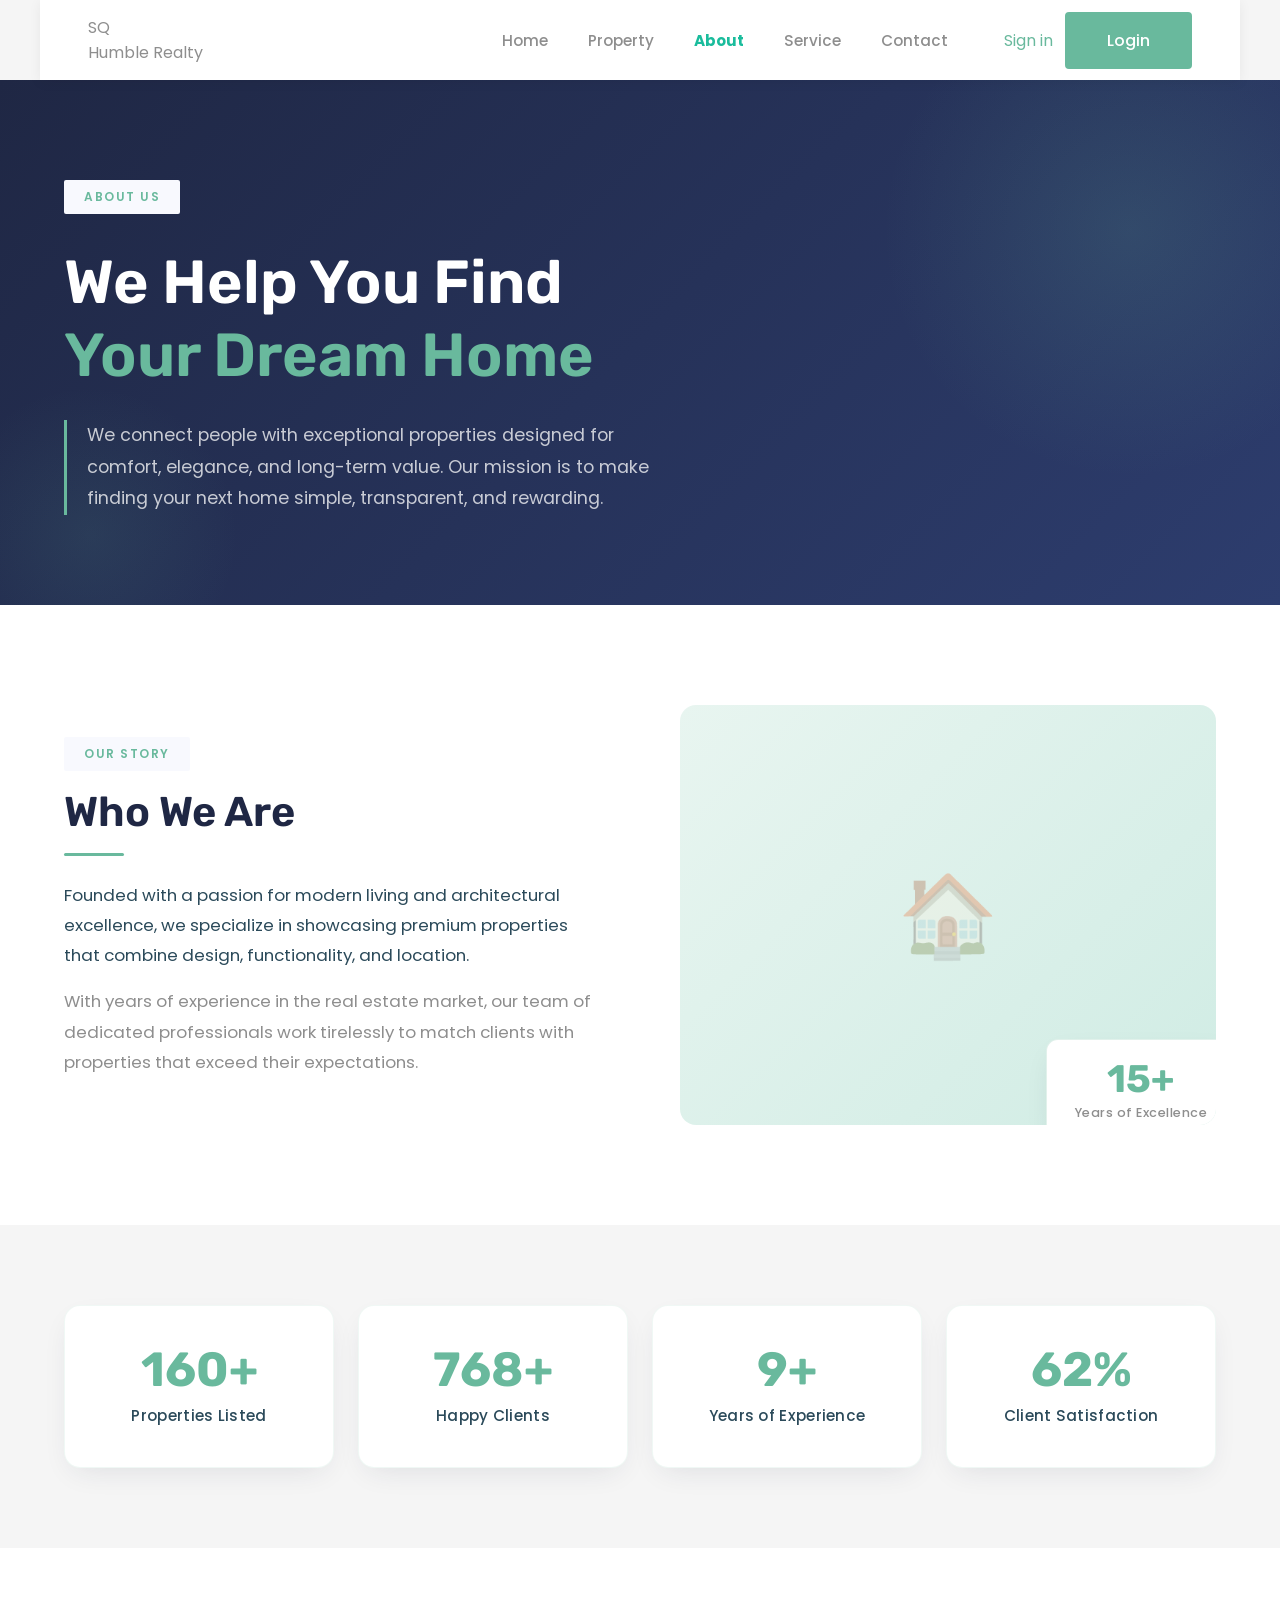
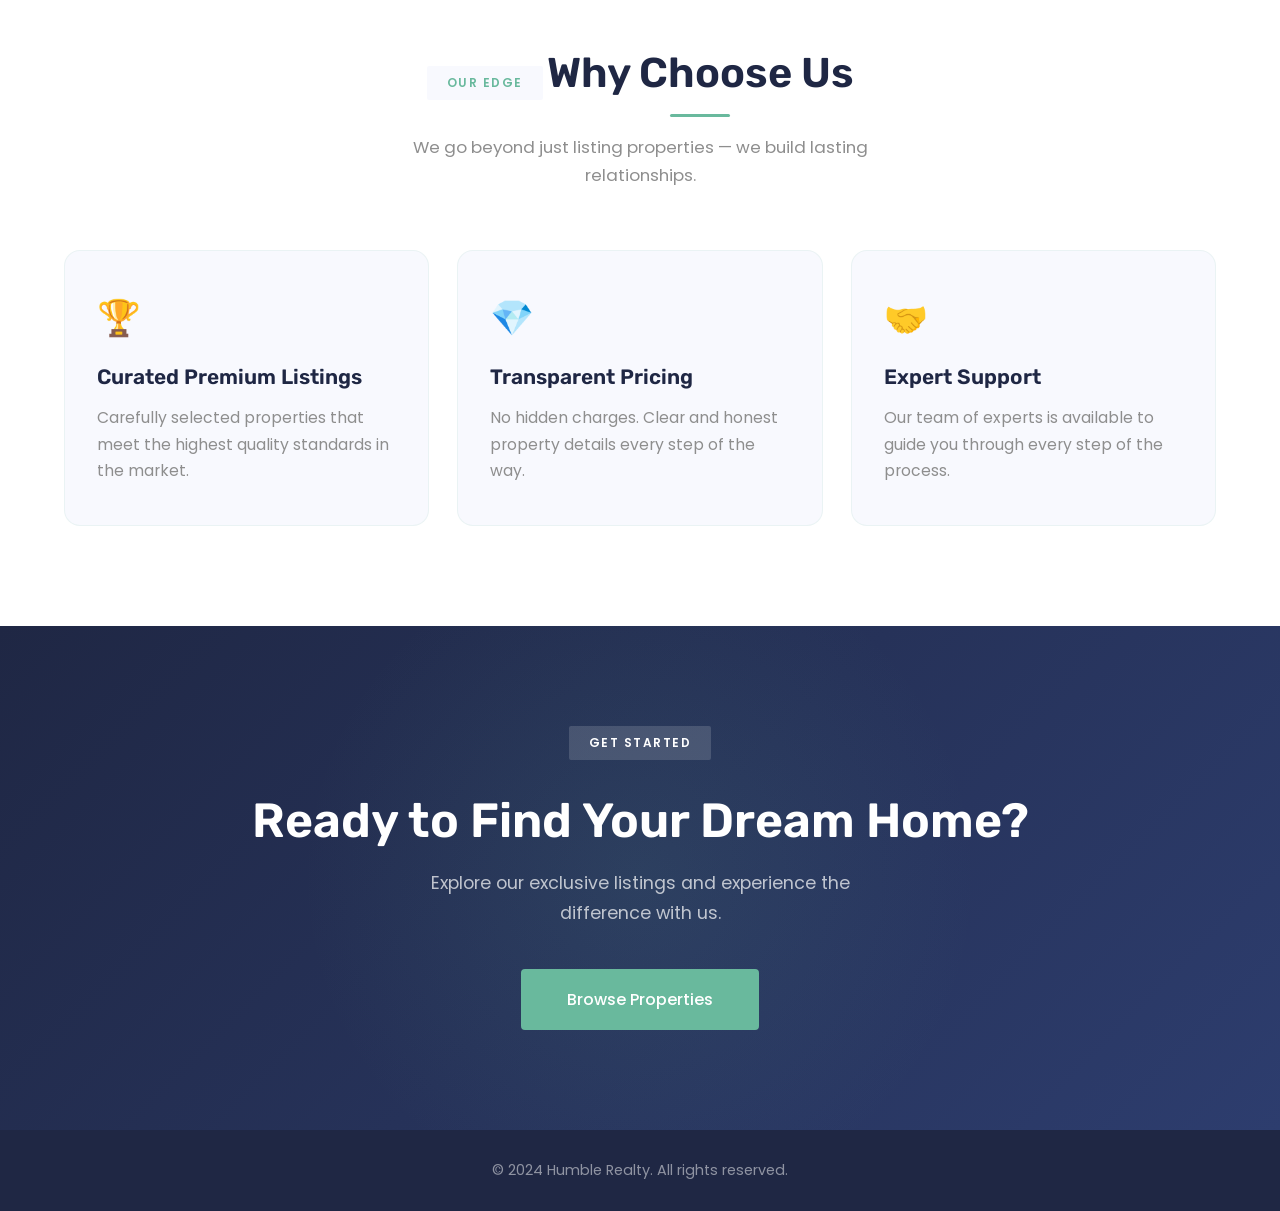
==== about_index.html @ af606121 "+" ====
<!DOCTYPE html> 
<html lang="en">
<head>
    <meta charset="UTF-8">
    <meta name="viewport" content="width=device-width, initial-scale=1.0">
    <title>About Us | Real Estate</title>
    <script src="about_script.js" defer></script>
    <link rel="preconnect" href="https://fonts.googleapis.com">
    <link rel="preconnect" href="https://fonts.gstatic.com" crossorigin>
    <link href="https://fonts.googleapis.com/css2?family=Poppins:wght@300;400;500;600;700;800&family=Rubik:wght@600&display=swap" rel="stylesheet">    
    <link rel="stylesheet" href="./style/about_style.css">
</head>
<body>
    <header class="header-section wrapper">
        <nav class="navbar">
    <div class="nav-brand">
        <div class="nav-logo">SQ</div>
        <span class="nav-site-name">Humble Realty</span>
    </div>
    <div class="links">
        <a href="index.html">Home</a>
        <a href="property_index.html">Property</a>
        <a href="about_index.html">About</a>
        <a href="services_index.html">Service</a>
        <a href="contact_index.html">Contact</a>
        <div class="navbar-buttons">
            <button class="button-without-bg">Sign in</button>
            <button class="button-with-bg">Login</button>
        </div>
    </div>
</nav>
    </header>
    <main>
        <section class="about hero">
            <div class="wrapper">
                <span class="square-tag">About Us</span>
                <h1>We Help You Find <br><span class="accent">Your Dream Home</span></h1>
                <p>We connect people with exceptional properties designed for comfort, elegance, and long-term value. Our mission is to make finding your next home simple, transparent, and rewarding.</p>
            </div>
        </section>

        <section class="about-section">
            <div class="wrapper">
                <div class="about-section-inner">
                    <div class="about-text">
                        <span class="square-tag">Our Story</span>
                        <h2>Who We Are</h2>
                        <p>Founded with a passion for modern living and architectural excellence, we specialize in showcasing premium properties that combine design, functionality, and location.</p>
                        <p class="about-extra">With years of experience in the real estate market, our team of dedicated professionals work tirelessly to match clients with properties that exceed their expectations.</p>
                    </div>
                    <div class="about-image-block">
                        <div class="image-placeholder">
                            <div class="floating-badge">
                                <span class="badge-number">15+</span>
                                <span class="badge-text">Years of Excellence</span>
                            </div>
                        </div>
                    </div>
                </div>
            </div>
        </section>

        <section class="about-stats">
            <div class="wrapper">
                <div class="stats-grid">
                    <div class="stat-box">
                        <h3>250+</h3>
                        <p>Properties Listed</p>
                    </div>
                    <div class="stat-box">
                        <h3>1,200+</h3>
                        <p>Happy Clients</p>
                    </div>
                    <div class="stat-box">
                        <h3>15+</h3>
                        <p>Years of Experience</p>
                    </div>
                    <div class="stat-box">
                        <h3>98%</h3>
                        <p>Client Satisfaction</p>
                    </div>
                </div>
            </div>
        </section>

        <section class="about-features">
            <div class="wrapper">
                <div class="section-header">
                    <span class="square-tag">Our Edge</span>
                    <h2>Why Choose Us</h2>
                    <p class="section-subtitle">We go beyond just listing properties — we build lasting relationships.</p>
                </div>
                <div class="feature-grid">
                    <div class="feature-box">
                        <div class="feature-icon">🏆</div>
                        <h3>Curated Premium Listings</h3>
                        <p>Carefully selected properties that meet the highest quality standards in the market.</p>
                    </div>
                    <div class="feature-box">
                        <div class="feature-icon">💎</div>
                        <h3>Transparent Pricing</h3>
                        <p>No hidden charges. Clear and honest property details every step of the way.</p>
                    </div>
                    <div class="feature-box">
                        <div class="feature-icon">🤝</div>
                        <h3>Expert Support</h3>
                        <p>Our team of experts is available to guide you through every step of the process.</p>
                    </div>
                </div>
            </div>
        </section>

        <section class="about-cta">
            <div class="wrapper">
                <span class="square-tag light">Get Started</span>
                <h2>Ready to Find Your Dream Home?</h2>
                <p>Explore our exclusive listings and experience the difference with us.</p>
                <a href="property_index.html" class="button-with-bg">Browse Properties</a>
            </div>
        </section>
    </main>

    <footer class="footer-section">
        <div class="wrapper">
            <p>© 2024 Humble Realty. All rights reserved.</p>
        </div>
    </footer>

</body>
</html>
---- style/about_style.css ----
:root {
    --primary-font-family: 'Poppins', sans-serif;
    --title-font-family: 'Rubik', sans-serif;
    --primary-accent: #69B99D;
    --primary-accent-dark: #4a9e82;
    --primary-bg: #F5F5F5;
    --light-bg: #F8F9FE;
    --text-light: #8E8E8E;
    --text-dark: #1F2744;
    --text-mid: #2b4a5a;
    --bg-white: #fff;
    --card-shadow: 0 10px 30px -10px rgba(31, 39, 68, 0.12);
    --card-shadow-hover: 0 20px 40px -10px rgba(31, 39, 68, 0.2);
    --spacing-sm: 8px;
    --spacing-md: 16px;
    --spacing-lg: 32px;
    --spacing-xl: 64px;
}

* {
    margin: 0;
    padding: 0;
    box-sizing: border-box;
}

body {
    font-family: var(--primary-font-family);
    color: var(--text-light);
    background-color: var(--primary-bg);
    overflow-x: hidden;
}

.wrapper {
    width: 100%;
    max-width: 1200px;
    margin: 0 auto;
    padding: 0 24px;
}

/* ── Buttons ── */
.button-with-bg {
    display: inline-block;
    padding: 14px 40px;
    background-color: var(--primary-accent);
    color: var(--bg-white);
    border: 2px solid var(--primary-accent);
    text-decoration: none;
    font-family: var(--primary-font-family);
    font-size: 1rem;
    font-weight: 500;
    cursor: pointer;
    border-radius: 4px;
    transition: all 0.3s ease;
}

.button-with-bg:hover {
    background-color: transparent;
    color: var(--primary-accent);
}

.button-without-bg {
    border: none;
    background-color: transparent;
    color: var(--primary-accent);
    font-size: 1rem;
    font-family: var(--primary-font-family);
    cursor: pointer;
    transition: transform 0.3s ease;
}

.button-without-bg:hover {
    transform: scale(1.05);
}

/* ── Square Tag ── */
.square-tag {
    display: inline-block;
    padding: 8px 20px;
    background-color: var(--light-bg);
    font-size: 0.75rem;
    color: var(--primary-accent);
    text-transform: uppercase;
    letter-spacing: 1.5px;
    font-weight: 600;
    border-radius: 2px;
    margin-bottom: var(--spacing-md);
}

.square-tag.light {
    background-color: rgba(255,255,255,0.15);
    color: #fff;
}

/* ── Navbar ── */
.header-section {
    background-color: var(--bg-white);
    box-shadow: 0 2px 12px rgba(0,0,0,0.06);
    position: sticky;
    top: 0;
    z-index: 100;
}

.navbar {
    width: 100%;
    max-width: 1200px;
    margin: 0 auto;
    padding: 0 24px;
    height: 80px;
    display: flex;
    justify-content: space-between;
    align-items: center;
}

.navbar img {
    height: 40px;
}

.navbar .links {
    display: flex;
    align-items: center;
    gap: 8px;
}

.navbar a {
    padding: 8px 16px;
    text-decoration: none;
    color: var(--text-light);
    font-size: 0.95rem;
    font-weight: 500;
    transition: color 0.3s ease;
}

.navbar a:hover {
    color: var(--primary-accent);
}

.navbar-buttons {
    display: flex;
    align-items: center;
    gap: 12px;
    margin-left: var(--spacing-lg);
}

/* ── Hero ── */
.about.hero {
    background: linear-gradient(135deg, #1F2744 0%, #2d3d6e 100%);
    padding: 100px 0 90px;
    position: relative;
    overflow: hidden;
}

.about.hero::before {
    content: '';
    position: absolute;
    top: -100px;
    right: -100px;
    width: 500px;
    height: 500px;
    border-radius: 50%;
    background: radial-gradient(circle, rgba(105,185,157,0.15) 0%, transparent 70%);
}

.about.hero::after {
    content: '';
    position: absolute;
    bottom: -80px;
    left: -60px;
    width: 300px;
    height: 300px;
    border-radius: 50%;
    background: radial-gradient(circle, rgba(105,185,157,0.1) 0%, transparent 70%);
}

.about.hero .wrapper {
    position: relative;
    z-index: 2;
}

.about.hero h1 {
    font-family: var(--title-font-family);
    font-size: 3.8rem;
    font-weight: 600;
    line-height: 1.2;
    color: #ffffff;
    margin: 16px 0 28px;
    max-width: 700px;
}

.about.hero h1 .accent {
    color: var(--primary-accent);
}

.about.hero p {
    font-size: 1.1rem;
    line-height: 1.8;
    color: rgba(255,255,255,0.75);
    max-width: 620px;
    border-left: 3px solid var(--primary-accent);
    padding-left: 20px;
}

/* ── About Section ── */
.about-section {
    padding: 100px 0;
    background: var(--bg-white);
}

.about-section-inner {
    display: grid;
    grid-template-columns: 1fr 1fr;
    gap: 80px;
    align-items: center;
}

.about-text .square-tag {
    margin-bottom: 16px;
}

.about-text h2 {
    font-family: var(--title-font-family);
    font-size: 2.6rem;
    font-weight: 600;
    color: var(--text-dark);
    margin-bottom: 24px;
    position: relative;
    padding-bottom: 20px;
}

.about-text h2::after {
    content: '';
    position: absolute;
    bottom: 0;
    left: 0;
    width: 60px;
    height: 3px;
    background: var(--primary-accent);
    border-radius: 2px;
}

.about-text p {
    font-size: 1.05rem;
    line-height: 1.8;
    color: var(--text-mid);
    margin-bottom: 16px;
}

.about-extra {
    color: var(--text-light) !important;
}

.about-image-block {
    position: relative;
}

.image-placeholder {
    width: 100%;
    height: 420px;
    background: linear-gradient(135deg, #e8f5f0 0%, #d0ece4 100%);
    border-radius: 16px;
    position: relative;
    overflow: hidden;
}

.image-placeholder::before {
    content: '🏠';
    position: absolute;
    top: 50%;
    left: 50%;
    transform: translate(-50%, -50%);
    font-size: 80px;
    opacity: 0.3;
}

.floating-badge {
    position: absolute;
    bottom: -20px;
    right: -20px;
    background: var(--bg-white);
    border-radius: 12px;
    padding: 20px 28px;
    box-shadow: var(--card-shadow);
    text-align: center;
    border: 1px solid rgba(105,185,157,0.2);
}

.badge-number {
    display: block;
    font-family: var(--title-font-family);
    font-size: 2.4rem;
    font-weight: 700;
    color: var(--primary-accent);
    line-height: 1;
}

.badge-text {
    font-size: 0.8rem;
    color: var(--text-light);
    font-weight: 500;
    letter-spacing: 0.5px;
}

/* ── Stats ── */
.about-stats {
    padding: 80px 0;
    background: var(--primary-bg);
}

.stats-grid {
    display: grid;
    grid-template-columns: repeat(4, 1fr);
    gap: 24px;
}

.stat-box {
    background: var(--bg-white);
    border-radius: 16px;
    padding: 40px 24px;
    text-align: center;
    box-shadow: var(--card-shadow);
    border: 1px solid rgba(105,185,157,0.1);
    transition: transform 0.3s ease, box-shadow 0.3s ease;
}

.stat-box:hover {
    transform: translateY(-6px);
    box-shadow: var(--card-shadow-hover);
}

.stat-box h3 {
    font-family: var(--title-font-family);
    font-size: 3rem;
    font-weight: 700;
    color: var(--primary-accent);
    margin-bottom: 10px;
    line-height: 1;
}

.stat-box p {
    font-size: 0.95rem;
    color: var(--text-mid);
    font-weight: 500;
    letter-spacing: 0.3px;
}

/* ── Features ── */
.about-features {
    padding: 100px 0;
    background: var(--bg-white);
}

.section-header {
    text-align: center;
    margin-bottom: 60px;
}

.section-header h2 {
    font-family: var(--title-font-family);
    font-size: 2.6rem;
    font-weight: 600;
    color: var(--text-dark);
    margin-bottom: 16px;
    position: relative;
    display: inline-block;
    padding-bottom: 20px;
}

.section-header h2::after {
    content: '';
    position: absolute;
    bottom: 0;
    left: 50%;
    transform: translateX(-50%);
    width: 60px;
    height: 3px;
    background: var(--primary-accent);
    border-radius: 2px;
}

.section-subtitle {
    font-size: 1.05rem;
    color: var(--text-light);
    max-width: 500px;
    margin: 0 auto;
    line-height: 1.7;
}

.feature-grid {
    display: grid;
    grid-template-columns: repeat(3, 1fr);
    gap: 28px;
}

.feature-box {
    background: var(--light-bg);
    border-radius: 16px;
    padding: 40px 32px;
    border: 1px solid rgba(105,185,157,0.1);
    transition: all 0.3s ease;
    position: relative;
    overflow: hidden;
}

.feature-box::before {
    content: '';
    position: absolute;
    top: 0;
    left: 0;
    right: 0;
    height: 3px;
    background: var(--primary-accent);
    transform: scaleX(0);
    transition: transform 0.3s ease;
}

.feature-box:hover {
    transform: translateY(-8px);
    box-shadow: var(--card-shadow-hover);
    background: var(--bg-white);
}

.feature-box:hover::before {
    transform: scaleX(1);
}

.feature-icon {
    font-size: 2.2rem;
    margin-bottom: 20px;
    display: block;
}

.feature-box h3 {
    font-family: var(--title-font-family);
    font-size: 1.3rem;
    font-weight: 600;
    color: var(--text-dark);
    margin-bottom: 14px;
    line-height: 1.3;
}

.feature-box p {
    font-size: 0.98rem;
    color: var(--text-light);
    line-height: 1.7;
}

/* ── CTA ── */
.about-cta {
    padding: 100px 0;
    background: linear-gradient(135deg, #1F2744 0%, #2d3d6e 100%);
    text-align: center;
    position: relative;
    overflow: hidden;
}

.about-cta::before {
    content: '';
    position: absolute;
    top: 50%;
    left: 50%;
    transform: translate(-50%, -50%);
    width: 800px;
    height: 800px;
    border-radius: 50%;
    background: radial-gradient(circle, rgba(105,185,157,0.1) 0%, transparent 60%);
}

.about-cta .wrapper {
    position: relative;
    z-index: 2;
}

.about-cta h2 {
    font-family: var(--title-font-family);
    font-size: 3rem;
    font-weight: 600;
    color: #ffffff;
    margin: 16px 0 20px;
}

.about-cta p {
    font-size: 1.1rem;
    color: rgba(255,255,255,0.7);
    max-width: 500px;
    margin: 0 auto 40px;
    line-height: 1.7;
}

.about-cta .button-with-bg {
    background: var(--primary-accent);
    border-color: var(--primary-accent);
    color: #fff;
    font-size: 1rem;
    padding: 16px 44px;
    border-radius: 4px;
}

.about-cta .button-with-bg:hover {
    background: transparent;
    color: var(--primary-accent);
}

/* ── Footer ── */
.footer-section {
    background: var(--text-dark);
    padding: 30px 0;
    text-align: center;
    color: rgba(255,255,255,0.5);
    font-size: 0.9rem;
}

/* ── Responsive ── */
@media (max-width: 968px) {
    .about.hero h1 { font-size: 2.8rem; }
    .about-section-inner { grid-template-columns: 1fr; gap: 40px; }
    .stats-grid { grid-template-columns: repeat(2, 1fr); }
    .feature-grid { grid-template-columns: repeat(2, 1fr); }
}

@media (max-width: 768px) {
    .about.hero { padding: 70px 0; }
    .about.hero h1 { font-size: 2.2rem; }
    .about-section, .about-features, .about-stats, .about-cta { padding: 70px 0; }
    .feature-grid { grid-template-columns: 1fr; }
    .stats-grid { grid-template-columns: repeat(2, 1fr); gap: 16px; }
    .about-cta h2 { font-size: 2.2rem; }
    .navbar .links a { display: none; }
}

@media (max-width: 480px) {
    .stats-grid { grid-template-columns: 1fr 1fr; }
    .about.hero h1 { font-size: 1.9rem; }
}

.brand {
    display: flex;
    align-items: center;
    gap: 10px;
}

.logo-icon {
    width: 44px;
    height: 44px;
    background: #69B99D;
    border-radius: 50%;
    display: flex;
    align-items: center;
    justify-content: center;
    color: #fff;
    font-family: 'Rubik', sans-serif;
    font-size: 1rem;
    font-weight: 700;
}

.logo-name {
    font-family: 'Rubik', sans-serif;
    font-size: 1.4rem;
    font-weight: 700;
    color: #1F2744;
}
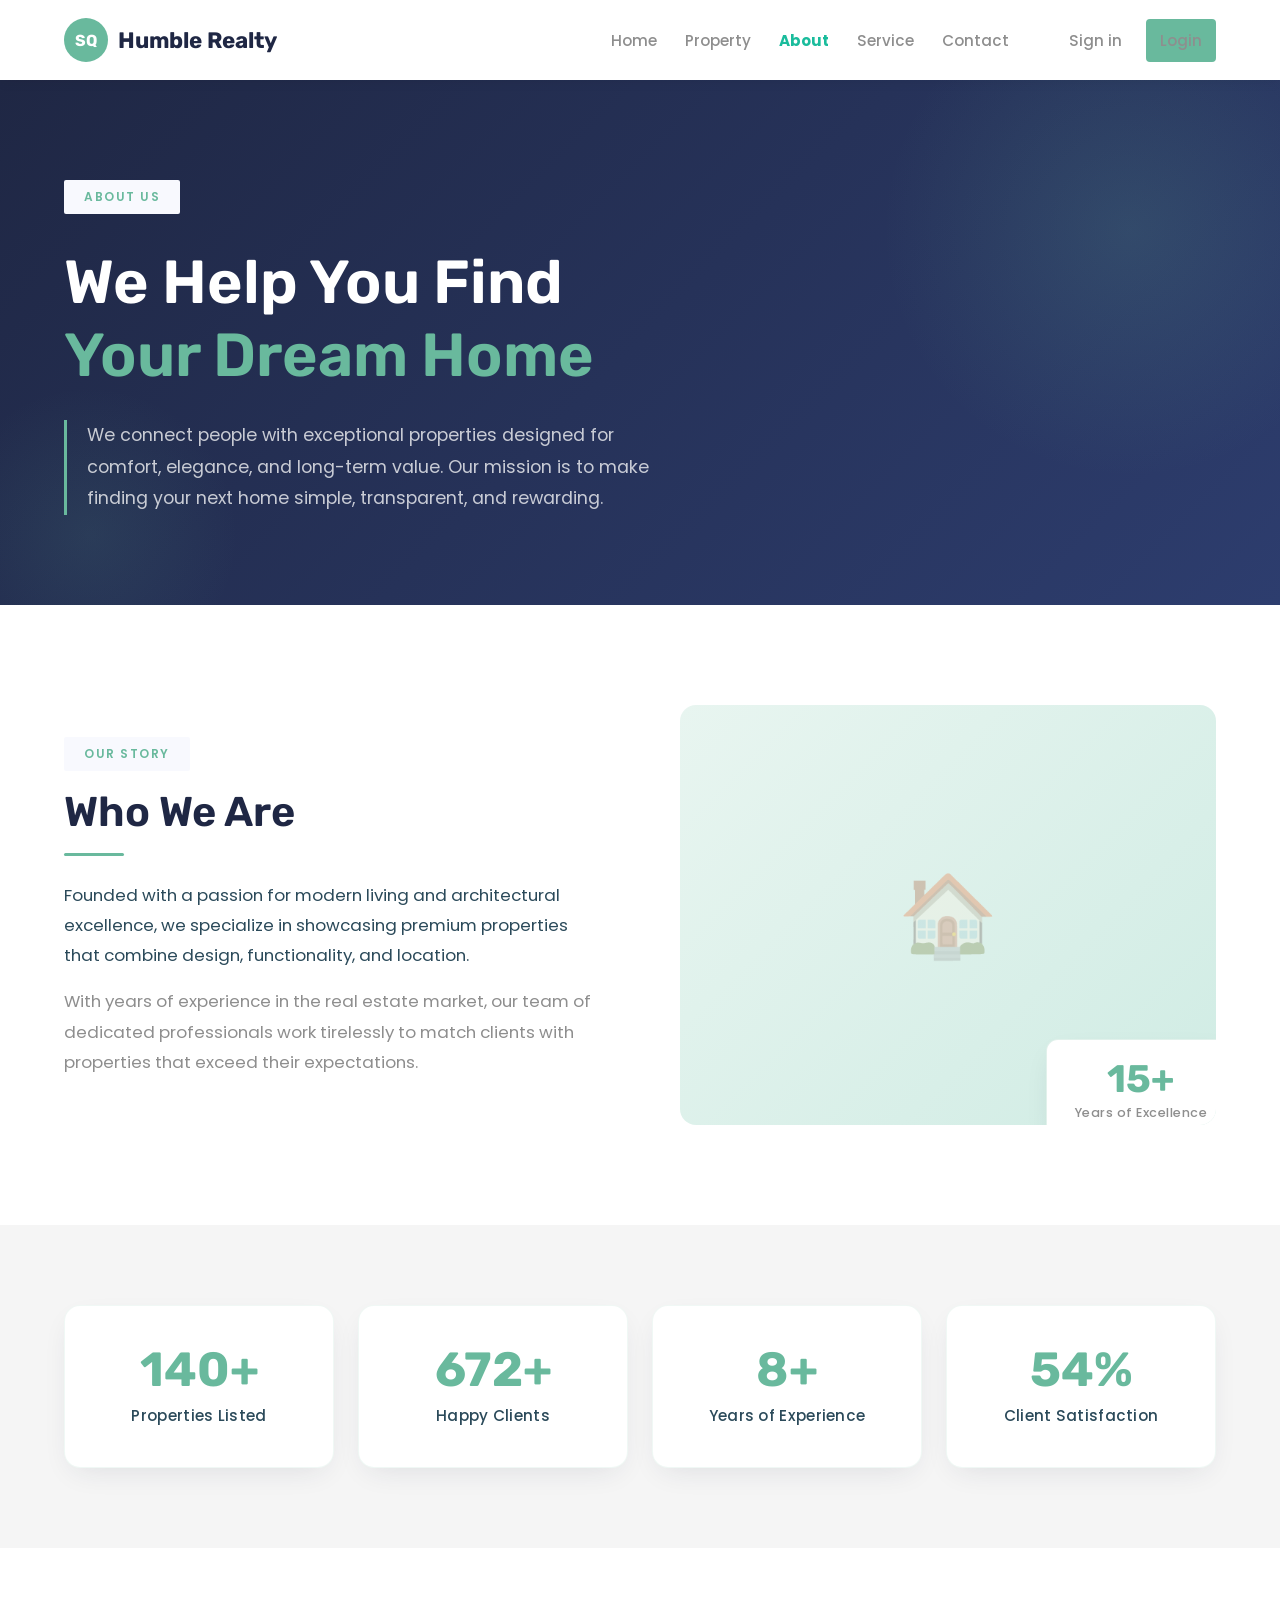
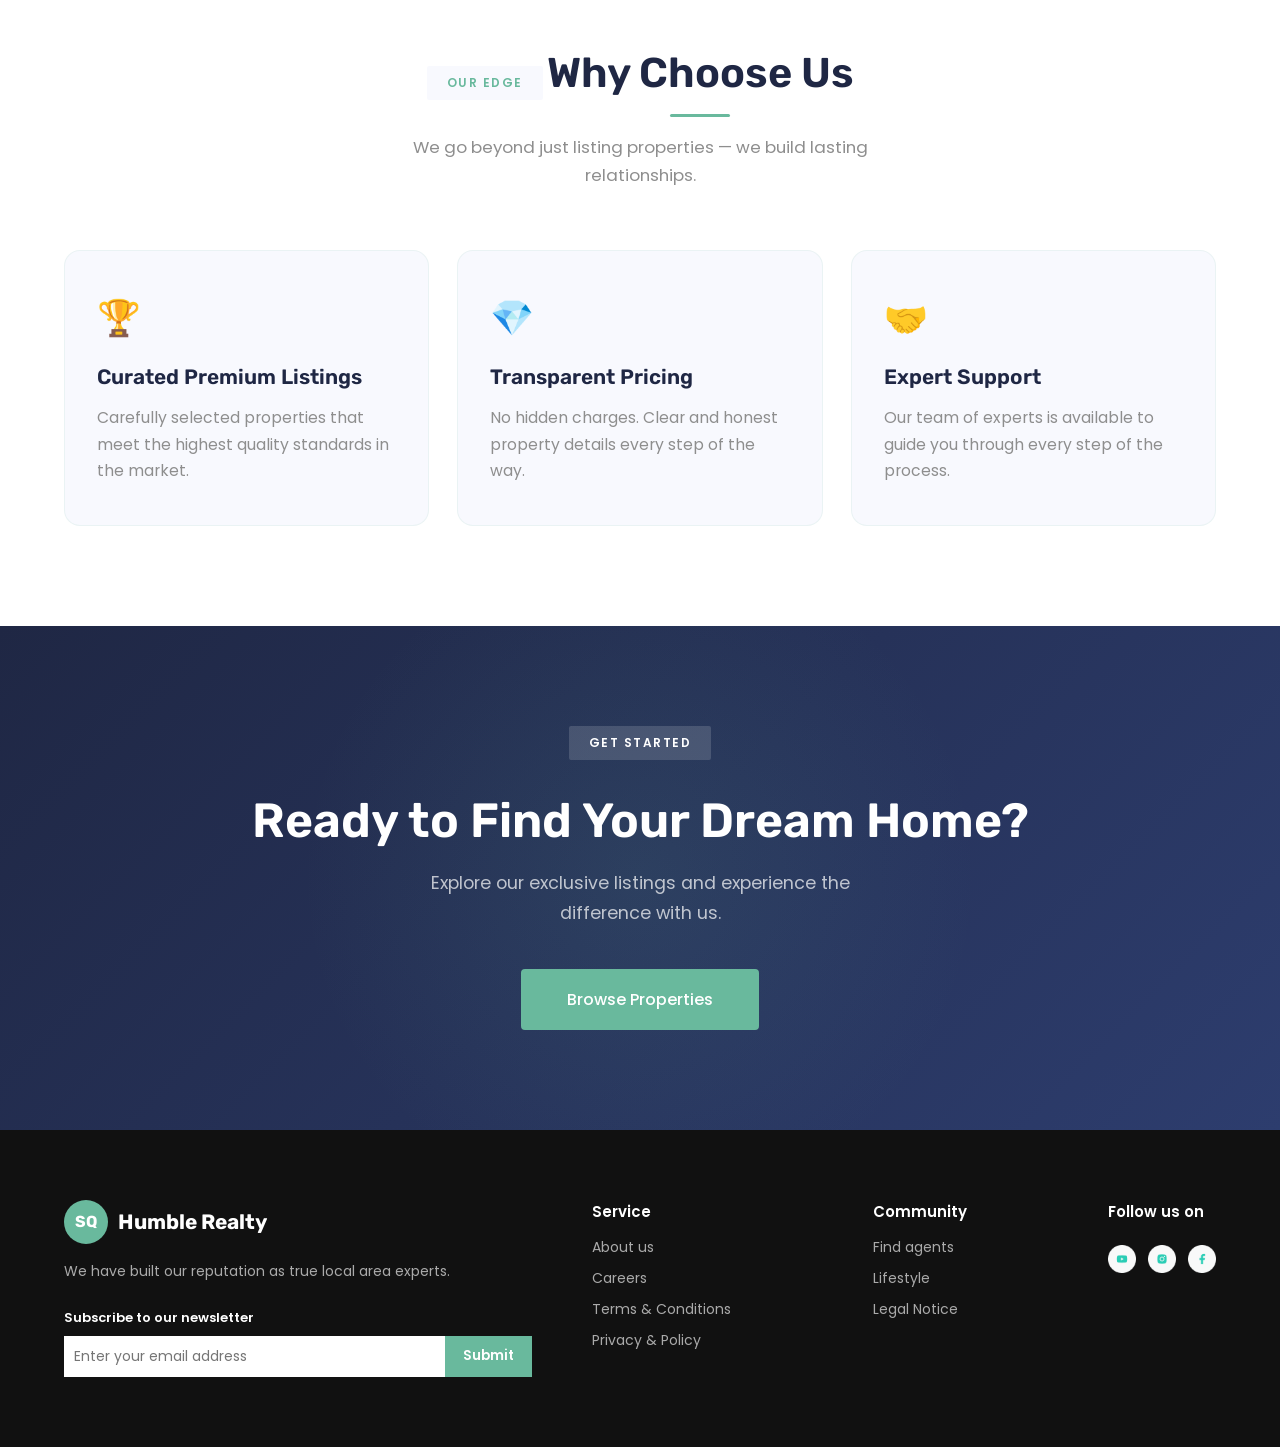
==== commit 467f59f4: "+" ====
--- a/about_index.html
+++ b/about_index.html
@@ -1,37 +1,43 @@
-<!DOCTYPE html> 
+<!DOCTYPE html>
 <html lang="en">
 <head>
     <meta charset="UTF-8">
     <meta name="viewport" content="width=device-width, initial-scale=1.0">
-    <title>About Us | Real Estate</title>
-    <script src="about_script.js" defer></script>
+    <title>About Us | Humble Realty</title>
     <link rel="preconnect" href="https://fonts.googleapis.com">
     <link rel="preconnect" href="https://fonts.gstatic.com" crossorigin>
-    <link href="https://fonts.googleapis.com/css2?family=Poppins:wght@300;400;500;600;700;800&family=Rubik:wght@600&display=swap" rel="stylesheet">    
+    <link href="https://fonts.googleapis.com/css2?family=Poppins:wght@300;400;500;600;700;800&family=Rubik:wght@600&display=swap" rel="stylesheet">
+    <link rel="stylesheet" href="https://cdnjs.cloudflare.com/ajax/libs/font-awesome/6.5.0/css/all.min.css">
     <link rel="stylesheet" href="./style/about_style.css">
+    <script src="about_script.js" defer></script>
 </head>
 <body>
-    <header class="header-section wrapper">
+
+    <!-- FIX: removed wrapper from header, nav spans full width -->
+    <header class="header-section">
         <nav class="navbar">
-    <div class="nav-brand">
-        <div class="nav-logo">SQ</div>
-        <span class="nav-site-name">Humble Realty</span>
-    </div>
-    <div class="links">
-        <a href="index.html">Home</a>
-        <a href="property_index.html">Property</a>
-        <a href="about_index.html">About</a>
-        <a href="services_index.html">Service</a>
-        <a href="contact_index.html">Contact</a>
-        <div class="navbar-buttons">
-            <button class="button-without-bg">Sign in</button>
-            <button class="button-with-bg">Login</button>
-        </div>
-    </div>
-</nav>
+            <div class="nav-brand">
+                <div class="nav-logo">SQ</div>
+                <span class="nav-site-name">Humble Realty</span>
+            </div>
+            <div class="links">
+                <a href="index.html">Home</a>
+                <a href="property_index.html">Property</a>
+                <a href="about_index.html" class="active">About</a>
+                <a href="services_index.html">Service</a>
+                <a href="contact_index.html">Contact</a>
+                <div class="navbar-buttons">
+                    <!-- FIX: changed from <button> to <a> links -->
+                    <a href="login.html" class="button-without-bg">Sign in</a>
+                    <a href="login.html" class="button-with-bg">Login</a>
+                </div>
+            </div>
+        </nav>
     </header>
+
     <main>
-        <section class="about hero">
+
+        <section class="about-hero">
             <div class="wrapper">
                 <span class="square-tag">About Us</span>
                 <h1>We Help You Find <br><span class="accent">Your Dream Home</span></h1>
@@ -118,13 +124,70 @@
                 <a href="property_index.html" class="button-with-bg">Browse Properties</a>
             </div>
         </section>
+
     </main>
 
+    <!-- FIX: replaced bare footer with full footer matching rest of site -->
     <footer class="footer-section">
         <div class="wrapper">
-            <p>© 2024 Humble Realty. All rights reserved.</p>
+            <div class="col-left">
+                <a href="index.html" class="footer-logo">
+                    <div class="footer-logo-icon">SQ</div>
+                    <span class="footer-logo-name">Humble Realty</span>
+                </a>
+                <p class="description">We have built our reputation as true local area experts.</p>
+                <div class="newsletter-form">
+                    <label for="footer-email">Subscribe to our newsletter</label>
+                    <div class="input-field">
+                        <input type="email" id="footer-email" placeholder="Enter your email address">
+                        <button type="button" onclick="handleNewsletterSubmit()">Submit</button>
+                    </div>
+                </div>
+            </div>
+            <div class="col-right">
+                <div class="group">
+                    <p class="heading">Service</p>
+                    <a href="about_index.html">About us</a>
+                    <a href="services_index.html">Careers</a>
+                    <a href="services_index.html">Terms &amp; Conditions</a>
+                    <a href="services_index.html">Privacy &amp; Policy</a>
+                </div>
+                <div class="group">
+                    <p class="heading">Community</p>
+                    <a href="property_index.html">Find agents</a>
+                    <a href="services_index.html">Lifestyle</a>
+                    <a href="services_index.html">Legal Notice</a>
+                </div>
+                <div class="group">
+                    <p class="heading">Follow us on</p>
+                    <div class="social-icon">
+                        <a href="https://youtube.com" target="_blank" rel="noopener noreferrer" aria-label="YouTube">
+                            <img src="assets/Youtube.png" alt="YouTube">
+                        </a>
+                        <a href="https://instagram.com" target="_blank" rel="noopener noreferrer" aria-label="Instagram">
+                            <img src="assets/Instagram.png" alt="Instagram">
+                        </a>
+                        <a href="https://facebook.com" target="_blank" rel="noopener noreferrer" aria-label="Facebook">
+                            <img src="assets/Facebook.png" alt="Facebook">
+                        </a>
+                    </div>
+                </div>
+            </div>
         </div>
     </footer>
 
+    <script>
+        function handleNewsletterSubmit() {
+            const input = document.getElementById('footer-email');
+            const email = input.value.trim();
+            if (!email || !email.includes('@')) {
+                alert('Please enter a valid email address.');
+                return;
+            }
+            alert('Thank you for subscribing!');
+            input.value = '';
+        }
+    </script>
+
 </body>
 </html>
--- a/style/about_style.css
+++ b/style/about_style.css
@@ -26,7 +26,7 @@
 body {
     font-family: var(--primary-font-family);
     color: var(--text-light);
-    background-color: var(--primary-bg);
+    background-color: var(--primary-bg); /* FIX: was var(--p:rimary-bg) — invalid colon */
     overflow-x: hidden;
 }
 
@@ -37,7 +37,7 @@
     padding: 0 24px;
 }
 
-/* ── Buttons ── */
+/* ================= BUTTONS ================= */
 .button-with-bg {
     display: inline-block;
     padding: 14px 40px;
@@ -65,6 +65,7 @@
     font-size: 1rem;
     font-family: var(--primary-font-family);
     cursor: pointer;
+    text-decoration: none;
     transition: transform 0.3s ease;
 }
 
@@ -72,7 +73,7 @@
     transform: scale(1.05);
 }
 
-/* ── Square Tag ── */
+/* ================= SQUARE TAG ================= */
 .square-tag {
     display: inline-block;
     padding: 8px 20px;
@@ -91,13 +92,14 @@
     color: #fff;
 }
 
-/* ── Navbar ── */
+/* ================= NAVBAR ================= */
 .header-section {
     background-color: var(--bg-white);
     box-shadow: 0 2px 12px rgba(0,0,0,0.06);
     position: sticky;
     top: 0;
     z-index: 100;
+    width: 100%;
 }
 
 .navbar {
@@ -109,20 +111,48 @@
     display: flex;
     justify-content: space-between;
     align-items: center;
-}
-
-.navbar img {
-    height: 40px;
+    flex-wrap: nowrap;
+}
+
+/* FIX: replaced .brand/.logo-icon/.logo-name with nav-brand/nav-logo/nav-site-name */
+.nav-brand {
+    display: flex;
+    align-items: center;
+    gap: 10px;
+    flex-shrink: 0;
+    text-decoration: none;
+}
+
+.nav-logo {
+    width: 44px;
+    height: 44px;
+    background: var(--primary-accent);
+    border-radius: 50%;
+    display: flex;
+    align-items: center;
+    justify-content: center;
+    color: #fff;
+    font-family: 'Rubik', sans-serif;
+    font-size: 1rem;
+    font-weight: 700;
+    flex-shrink: 0;
+}
+
+.nav-site-name {
+    font-family: 'Rubik', sans-serif;
+    font-size: 1.4rem;
+    font-weight: 700;
+    color: var(--text-dark);
 }
 
 .navbar .links {
     display: flex;
     align-items: center;
-    gap: 8px;
-}
-
-.navbar a {
-    padding: 8px 16px;
+    gap: 4px;
+}
+
+.navbar .links a {
+    padding: 8px 12px;
     text-decoration: none;
     color: var(--text-light);
     font-size: 0.95rem;
@@ -130,7 +160,8 @@
     transition: color 0.3s ease;
 }
 
-.navbar a:hover {
+.navbar .links a:hover,
+.navbar .links a.active {
     color: var(--primary-accent);
 }
 
@@ -139,17 +170,20 @@
     align-items: center;
     gap: 12px;
     margin-left: var(--spacing-lg);
-}
-
-/* ── Hero ── */
-.about.hero {
+    flex-shrink: 0;
+}
+
+/* ================= HERO ================= */
+/* FIX: was .about.hero (two classes) — changed to .about-hero to match fixed HTML */
+.about-hero {
     background: linear-gradient(135deg, #1F2744 0%, #2d3d6e 100%);
     padding: 100px 0 90px;
     position: relative;
     overflow: hidden;
-}
-
-.about.hero::before {
+    margin-top: 0;
+}
+
+.about-hero::before {
     content: '';
     position: absolute;
     top: -100px;
@@ -160,7 +194,7 @@
     background: radial-gradient(circle, rgba(105,185,157,0.15) 0%, transparent 70%);
 }
 
-.about.hero::after {
+.about-hero::after {
     content: '';
     position: absolute;
     bottom: -80px;
@@ -171,12 +205,12 @@
     background: radial-gradient(circle, rgba(105,185,157,0.1) 0%, transparent 70%);
 }
 
-.about.hero .wrapper {
+.about-hero .wrapper {
     position: relative;
     z-index: 2;
 }
 
-.about.hero h1 {
+.about-hero h1 {
     font-family: var(--title-font-family);
     font-size: 3.8rem;
     font-weight: 600;
@@ -186,11 +220,11 @@
     max-width: 700px;
 }
 
-.about.hero h1 .accent {
-    color: var(--primary-accent);
-}
-
-.about.hero p {
+.about-hero h1 .accent {
+    color: var(--primary-accent);
+}
+
+.about-hero p {
     font-size: 1.1rem;
     line-height: 1.8;
     color: rgba(255,255,255,0.75);
@@ -199,7 +233,7 @@
     padding-left: 20px;
 }
 
-/* ── About Section ── */
+/* ================= ABOUT SECTION ================= */
 .about-section {
     padding: 100px 0;
     background: var(--bg-white);
@@ -299,7 +333,7 @@
     letter-spacing: 0.5px;
 }
 
-/* ── Stats ── */
+/* ================= STATS ================= */
 .about-stats {
     padding: 80px 0;
     background: var(--primary-bg);
@@ -342,7 +376,7 @@
     letter-spacing: 0.3px;
 }
 
-/* ── Features ── */
+/* ================= FEATURES ================= */
 .about-features {
     padding: 100px 0;
     background: var(--bg-white);
@@ -443,7 +477,7 @@
     line-height: 1.7;
 }
 
-/* ── CTA ── */
+/* ================= CTA ================= */
 .about-cta {
     padding: 100px 0;
     background: linear-gradient(135deg, #1F2744 0%, #2d3d6e 100%);
@@ -499,63 +533,173 @@
     color: var(--primary-accent);
 }
 
-/* ── Footer ── */
+/* ================= FOOTER ================= */
+/* FIX: replaced bare footer with full footer styles matching rest of site */
 .footer-section {
-    background: var(--text-dark);
-    padding: 30px 0;
-    text-align: center;
-    color: rgba(255,255,255,0.5);
-    font-size: 0.9rem;
-}
-
-/* ── Responsive ── */
+    background: #111;
+    color: #ddd;
+    padding: 70px 0;
+    width: 100%;
+}
+
+.footer-section .wrapper {
+    display: grid;
+    grid-template-columns: 1.5fr 2fr;
+    gap: 60px;
+}
+
+.footer-section .col-right {
+    display: flex;
+    gap: 40px;
+    justify-content: space-between;
+}
+
+.footer-section .group {
+    display: flex;
+    flex-direction: column;
+    gap: 10px;
+}
+
+.footer-section .heading {
+    font-weight: 600;
+    color: #fff;
+    font-size: 15px;
+    margin-bottom: 4px;
+}
+
+.footer-section a {
+    text-decoration: none;
+    color: #aaa;
+    font-size: 14px;
+    transition: color 0.3s;
+}
+
+.footer-section a:hover {
+    color: var(--primary-accent);
+}
+
+.footer-section .description {
+    margin: 16px 0 24px;
+    font-size: 14px;
+    color: #aaa;
+    line-height: 1.7;
+}
+
+.newsletter-form label {
+    font-size: 13px;
+    font-weight: 600;
+    color: #fff;
+    display: block;
+    margin-bottom: 8px;
+}
+
+.input-field {
+    display: flex;
+}
+
+.input-field input[type="email"] {
+    padding: 10px;
+    border: none;
+    flex: 1;
+    font-family: var(--primary-font-family);
+    font-size: 14px;
+    outline: none;
+}
+
+.input-field button {
+    padding: 10px 18px;
+    background: var(--primary-accent);
+    border: none;
+    color: #fff;
+    cursor: pointer;
+    font-weight: 600;
+    font-family: var(--primary-font-family);
+    transition: background 0.3s;
+}
+
+.input-field button:hover {
+    background: #16a085;
+}
+
+.social-icon {
+    display: flex;
+    gap: 12px;
+    margin-top: 8px;
+}
+
+.social-icon a {
+    display: inline-block;
+}
+
+.social-icon img {
+    width: 28px;
+    transition: transform 0.3s;
+}
+
+.social-icon img:hover {
+    transform: scale(1.15);
+}
+
+/* ================= FOOTER LOGO ================= */
+.footer-logo {
+    display: flex;
+    align-items: center;
+    gap: 10px;
+    margin-bottom: 16px;
+    text-decoration: none !important;
+    color: inherit !important;
+    font-size: inherit !important;
+}
+
+.footer-logo-icon {
+    width: 44px !important;
+    height: 44px !important;
+    min-width: 44px;
+    background: var(--primary-accent) !important;
+    border-radius: 50% !important;
+    display: flex !important;
+    align-items: center;
+    justify-content: center;
+    color: #fff !important;
+    font-family: 'Rubik', sans-serif;
+    font-size: 1rem !important;
+    font-weight: 700;
+    flex-shrink: 0;
+}
+
+.footer-logo-name {
+    font-family: 'Rubik', sans-serif;
+    font-size: 1.3rem !important;
+    font-weight: 700;
+    color: #fff !important;
+}
+
+/* ================= RESPONSIVE ================= */
 @media (max-width: 968px) {
-    .about.hero h1 { font-size: 2.8rem; }
+    .about-hero h1 { font-size: 2.8rem; }
     .about-section-inner { grid-template-columns: 1fr; gap: 40px; }
     .stats-grid { grid-template-columns: repeat(2, 1fr); }
     .feature-grid { grid-template-columns: repeat(2, 1fr); }
+    .footer-section .wrapper { grid-template-columns: 1fr; }
+    .footer-section .col-right { flex-wrap: wrap; }
 }
 
 @media (max-width: 768px) {
-    .about.hero { padding: 70px 0; }
-    .about.hero h1 { font-size: 2.2rem; }
-    .about-section, .about-features, .about-stats, .about-cta { padding: 70px 0; }
+    .about-hero { padding: 70px 0; }
+    .about-hero h1 { font-size: 2.2rem; }
+    .about-section,
+    .about-features,
+    .about-stats,
+    .about-cta { padding: 70px 0; }
     .feature-grid { grid-template-columns: 1fr; }
     .stats-grid { grid-template-columns: repeat(2, 1fr); gap: 16px; }
     .about-cta h2 { font-size: 2.2rem; }
-    .navbar .links a { display: none; }
+    .navbar .links a:not(.button-with-bg):not(.button-without-bg) { display: none; }
+    .navbar-buttons { margin-left: 0; }
 }
 
 @media (max-width: 480px) {
     .stats-grid { grid-template-columns: 1fr 1fr; }
-    .about.hero h1 { font-size: 1.9rem; }
-}
-
-.brand {
-    display: flex;
-    align-items: center;
-    gap: 10px;
-}
-
-.logo-icon {
-    width: 44px;
-    height: 44px;
-    background: #69B99D;
-    border-radius: 50%;
-    display: flex;
-    align-items: center;
-    justify-content: center;
-    color: #fff;
-    font-family: 'Rubik', sans-serif;
-    font-size: 1rem;
-    font-weight: 700;
-}
-
-.logo-name {
-    font-family: 'Rubik', sans-serif;
-    font-size: 1.4rem;
-    font-weight: 700;
-    color: #1F2744;
-}
-
+    .about-hero h1 { font-size: 1.9rem; }
+}
  
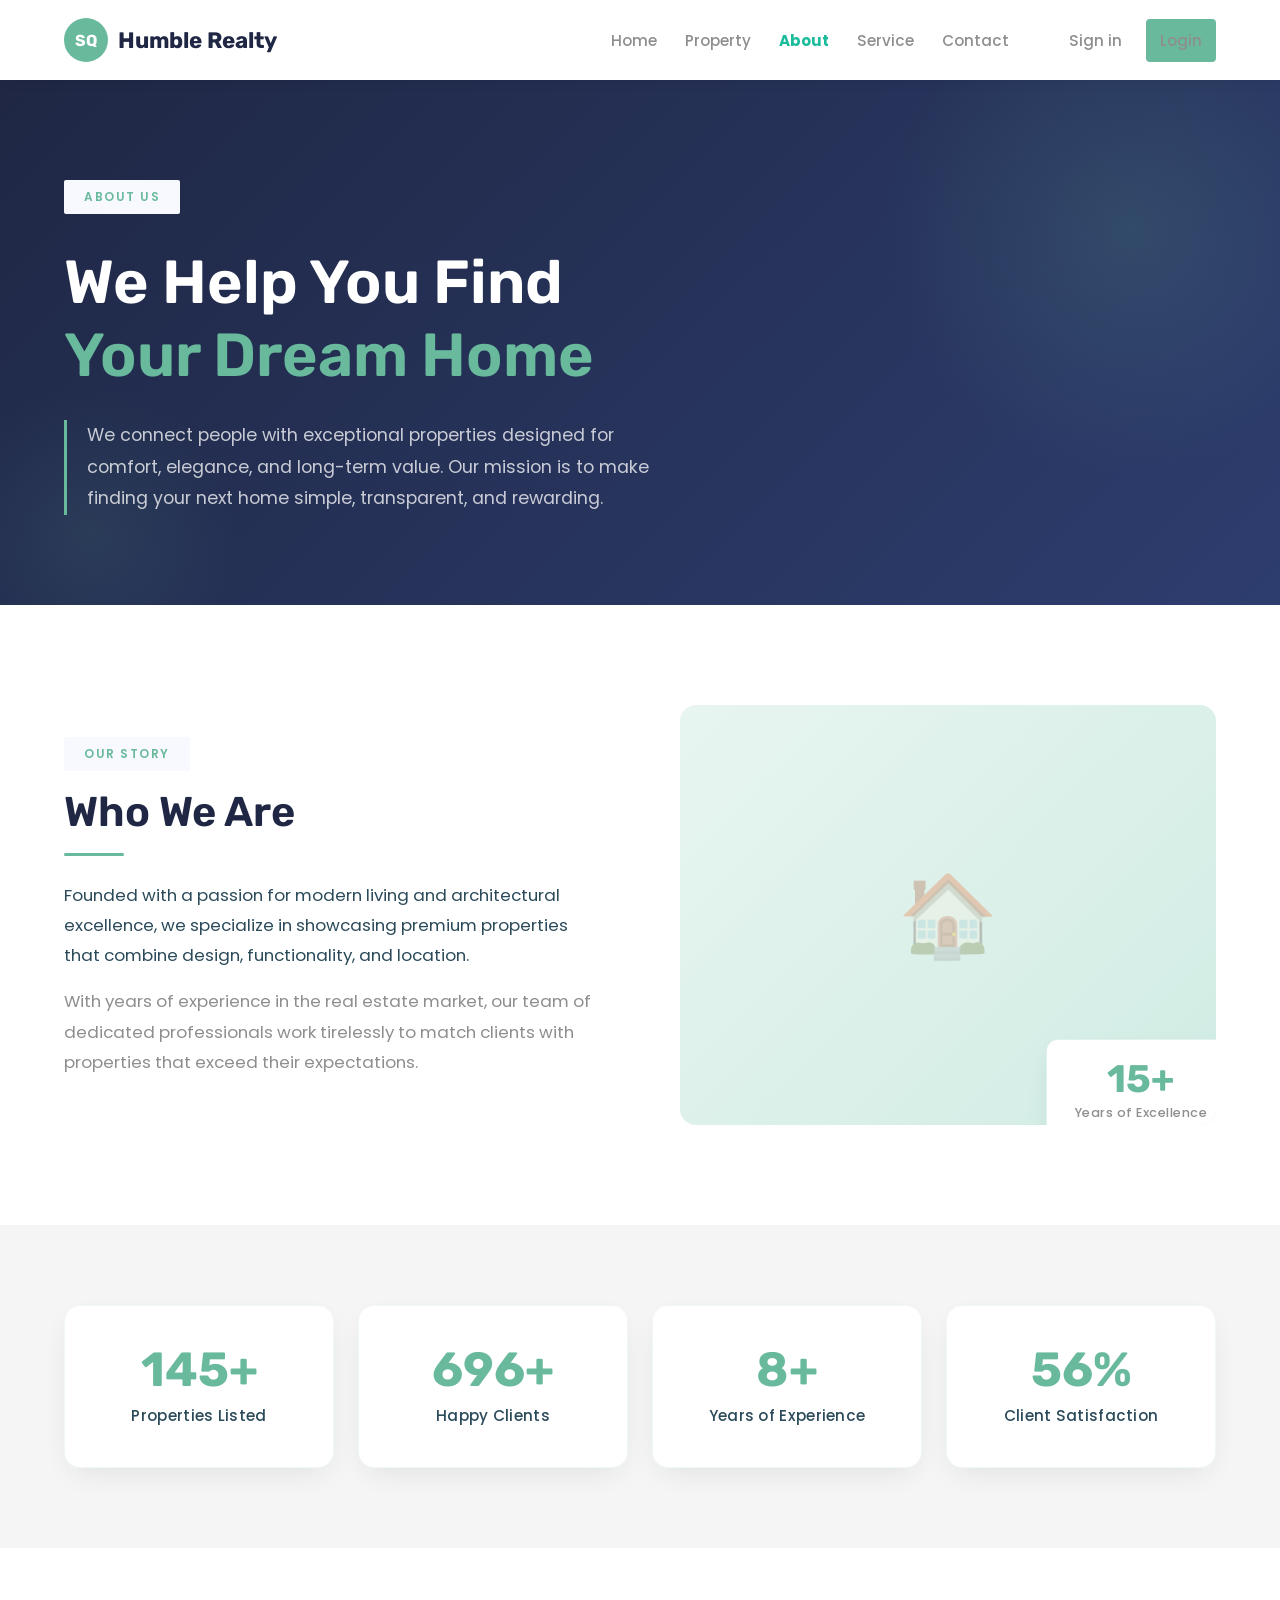
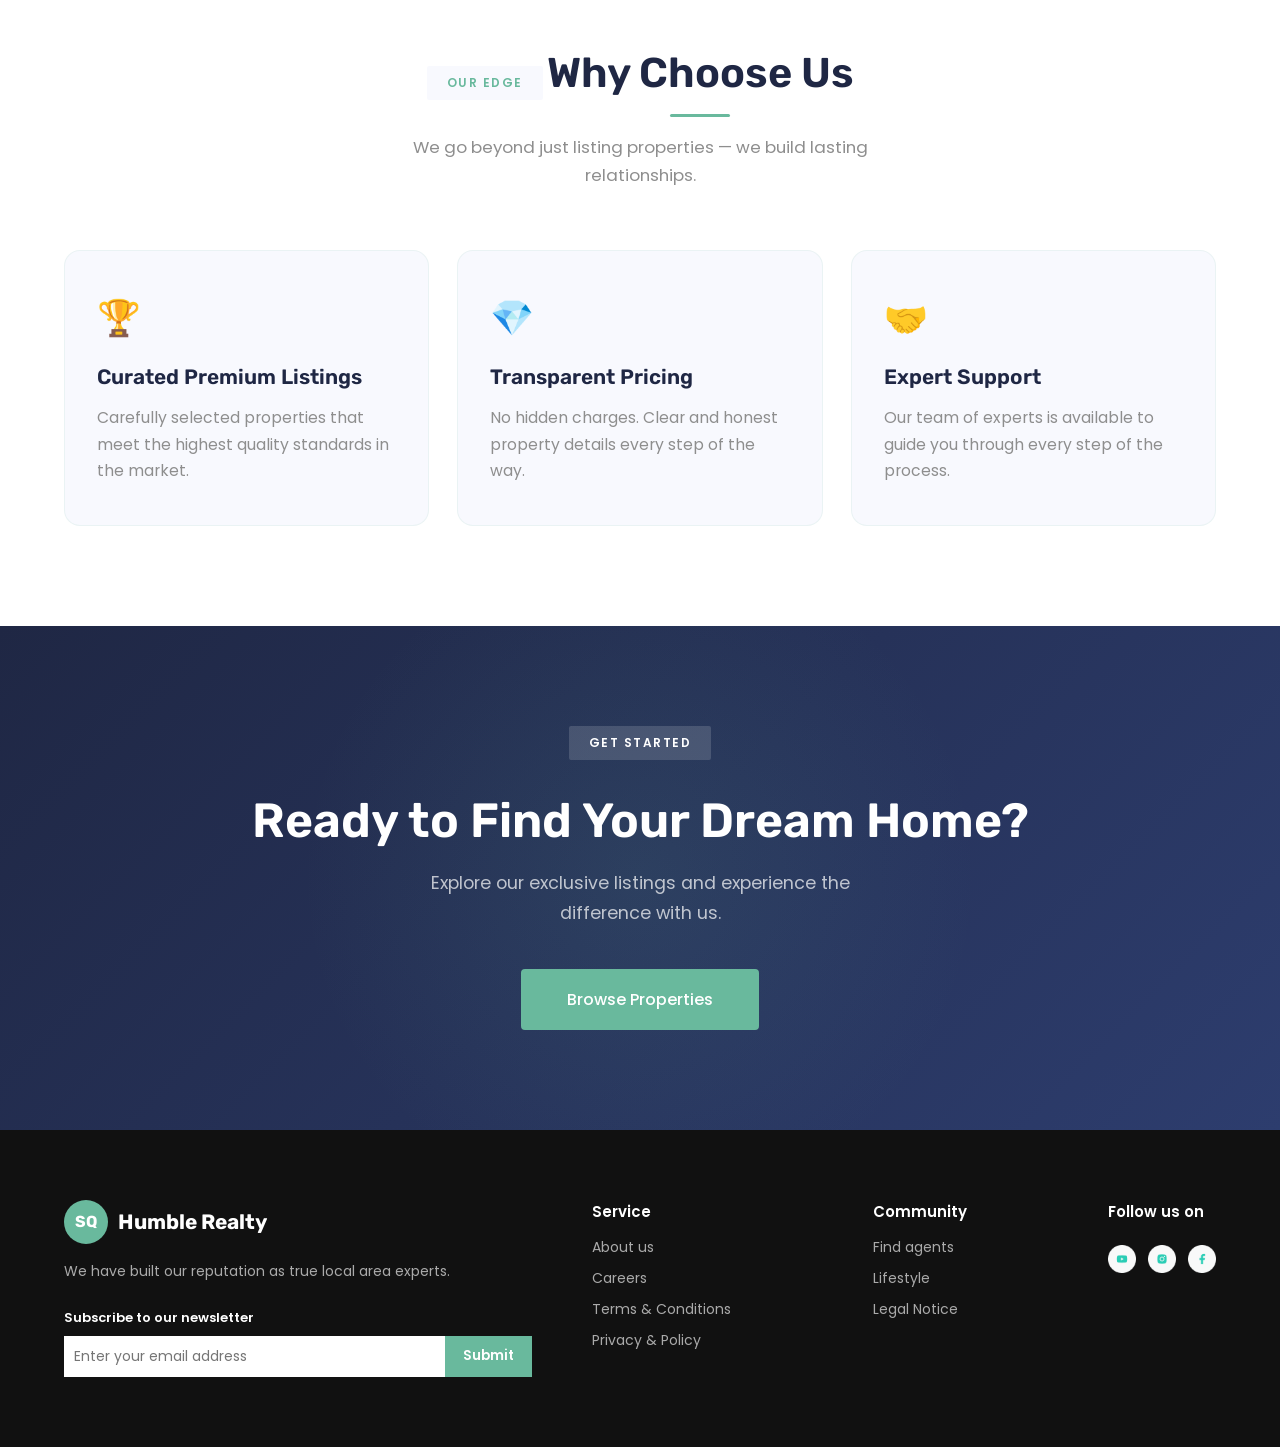
==== commit 88ce8510: "+" ====
--- a/about_index.html
+++ b/about_index.html
@@ -20,7 +20,7 @@
                 <div class="nav-logo">SQ</div>
                 <span class="nav-site-name">Humble Realty</span>
             </div>
-            <div class="links">
+            <div class="links" id="nav-links">
                 <a href="index.html">Home</a>
                 <a href="property_index.html">Property</a>
                 <a href="about_index.html" class="active">About</a>
@@ -32,6 +32,11 @@
                     <a href="login.html" class="button-with-bg">Login</a>
                 </div>
             </div>
+            <button class="hamburger" id="hamburger" aria-label="Toggle menu" aria-expanded="false" aria-controls="nav-links">
+    <span></span>
+    <span></span>
+    <span></span>
+</button>
         </nav>
     </header>
 
@@ -187,6 +192,44 @@
             alert('Thank you for subscribing!');
             input.value = '';
         }
+
+        // Guard against this block running twice (e.g. if about_script.js
+        // also wires up the hamburger) so listeners never get double-bound.
+        if (!window.__humbleNavInit) {
+            window.__humbleNavInit = true;
+
+            const hamburgerBtn = document.getElementById('hamburger');
+            const navMenu = document.querySelector('.navbar .links') || document.querySelector('.nav-links');
+
+            if (hamburgerBtn && navMenu) {
+                hamburgerBtn.addEventListener('click', function () {
+                    const isOpen = navMenu.classList.toggle('open');
+                    hamburgerBtn.classList.toggle('active', isOpen);
+                    hamburgerBtn.setAttribute('aria-expanded', isOpen);
+                    document.body.style.overflow = isOpen ? 'hidden' : '';
+                });
+
+                // Close menu when a link is clicked
+                navMenu.querySelectorAll('a').forEach(function (link) {
+                    link.addEventListener('click', function () {
+                        hamburgerBtn.classList.remove('active');
+                        navMenu.classList.remove('open');
+                        hamburgerBtn.setAttribute('aria-expanded', 'false');
+                        document.body.style.overflow = '';
+                    });
+                });
+
+                // Close the menu if the viewport is resized back to desktop width
+                window.addEventListener('resize', function () {
+                    if (window.innerWidth > 768 && navMenu.classList.contains('open')) {
+                        hamburgerBtn.classList.remove('active');
+                        navMenu.classList.remove('open');
+                        hamburgerBtn.setAttribute('aria-expanded', 'false');
+                        document.body.style.overflow = '';
+                    }
+                });
+            }
+        }
     </script>
 
 </body>
--- a/style/about_style.css
+++ b/style/about_style.css
@@ -1,4 +1,5 @@
-:root {
+
+ :root {
     --primary-font-family: 'Poppins', sans-serif;
     --title-font-family: 'Rubik', sans-serif;
     --primary-accent: #69B99D;
@@ -26,7 +27,7 @@
 body {
     font-family: var(--primary-font-family);
     color: var(--text-light);
-    background-color: var(--primary-bg); /* FIX: was var(--p:rimary-bg) — invalid colon */
+    background-color: var(--primary-bg);
     overflow-x: hidden;
 }
 
@@ -114,7 +115,6 @@
     flex-wrap: nowrap;
 }
 
-/* FIX: replaced .brand/.logo-icon/.logo-name with nav-brand/nav-logo/nav-site-name */
 .nav-brand {
     display: flex;
     align-items: center;
@@ -173,8 +173,42 @@
     flex-shrink: 0;
 }
 
+/* ================= HAMBURGER ================= */
+.hamburger {
+    display: none;
+    flex-direction: column;
+    justify-content: space-between;
+    width: 28px;
+    height: 20px;
+    cursor: pointer;
+    background: none;
+    border: none;
+    padding: 0;
+    z-index: 200;
+}
+
+.hamburger span {
+    display: block;
+    width: 100%;
+    height: 2.5px;
+    background: #1F2744;
+    border-radius: 3px;
+    transition: all 0.3s ease;
+}
+
+.hamburger.active span:nth-child(1) {
+    transform: translateY(8.75px) rotate(45deg);
+}
+
+.hamburger.active span:nth-child(2) {
+    opacity: 0;
+}
+
+.hamburger.active span:nth-child(3) {
+    transform: translateY(-8.75px) rotate(-45deg);
+}
+
 /* ================= HERO ================= */
-/* FIX: was .about.hero (two classes) — changed to .about-hero to match fixed HTML */
 .about-hero {
     background: linear-gradient(135deg, #1F2744 0%, #2d3d6e 100%);
     padding: 100px 0 90px;
@@ -534,7 +568,6 @@
 }
 
 /* ================= FOOTER ================= */
-/* FIX: replaced bare footer with full footer styles matching rest of site */
 .footer-section {
     background: #111;
     color: #ddd;
@@ -685,6 +718,58 @@
 }
 
 @media (max-width: 768px) {
+    .hamburger {
+        display: flex;
+    }
+
+    /* .navbar itself stays a row (logo left, hamburger right).
+       The menu becomes a fullscreen fixed overlay toggled by JS
+       adding/removing the .open class. */
+    .navbar .links,
+    .nav-links {
+        display: none;
+        position: fixed;
+        top: 80px;
+        left: 0;
+        width: 100%;
+        height: calc(100vh - 80px);
+        background: #fff;
+        flex-direction: column;
+        align-items: center;
+        justify-content: center;
+        gap: 32px;
+        z-index: 150;
+    }
+
+    .navbar .links.open,
+    .nav-links.open {
+        display: flex;
+    }
+
+    .navbar .links a,
+    .nav-links a {
+        display: block;
+        font-size: 20px;
+        font-weight: 600;
+        color: #1F2744;
+        padding: 0;
+    }
+
+    .navbar .links a:hover,
+    .nav-links a:hover {
+        color: #69B99D;
+    }
+
+    .navbar .navbar-buttons,
+    .navbar-buttons {
+        display: flex;
+        flex-direction: column;
+        align-items: center;
+        gap: 16px;
+        margin-left: 0;
+        margin-top: 10px;
+    }
+
     .about-hero { padding: 70px 0; }
     .about-hero h1 { font-size: 2.2rem; }
     .about-section,
@@ -694,12 +779,9 @@
     .feature-grid { grid-template-columns: 1fr; }
     .stats-grid { grid-template-columns: repeat(2, 1fr); gap: 16px; }
     .about-cta h2 { font-size: 2.2rem; }
-    .navbar .links a:not(.button-with-bg):not(.button-without-bg) { display: none; }
-    .navbar-buttons { margin-left: 0; }
 }
 
 @media (max-width: 480px) {
     .stats-grid { grid-template-columns: 1fr 1fr; }
     .about-hero h1 { font-size: 1.9rem; }
-}
- +}
